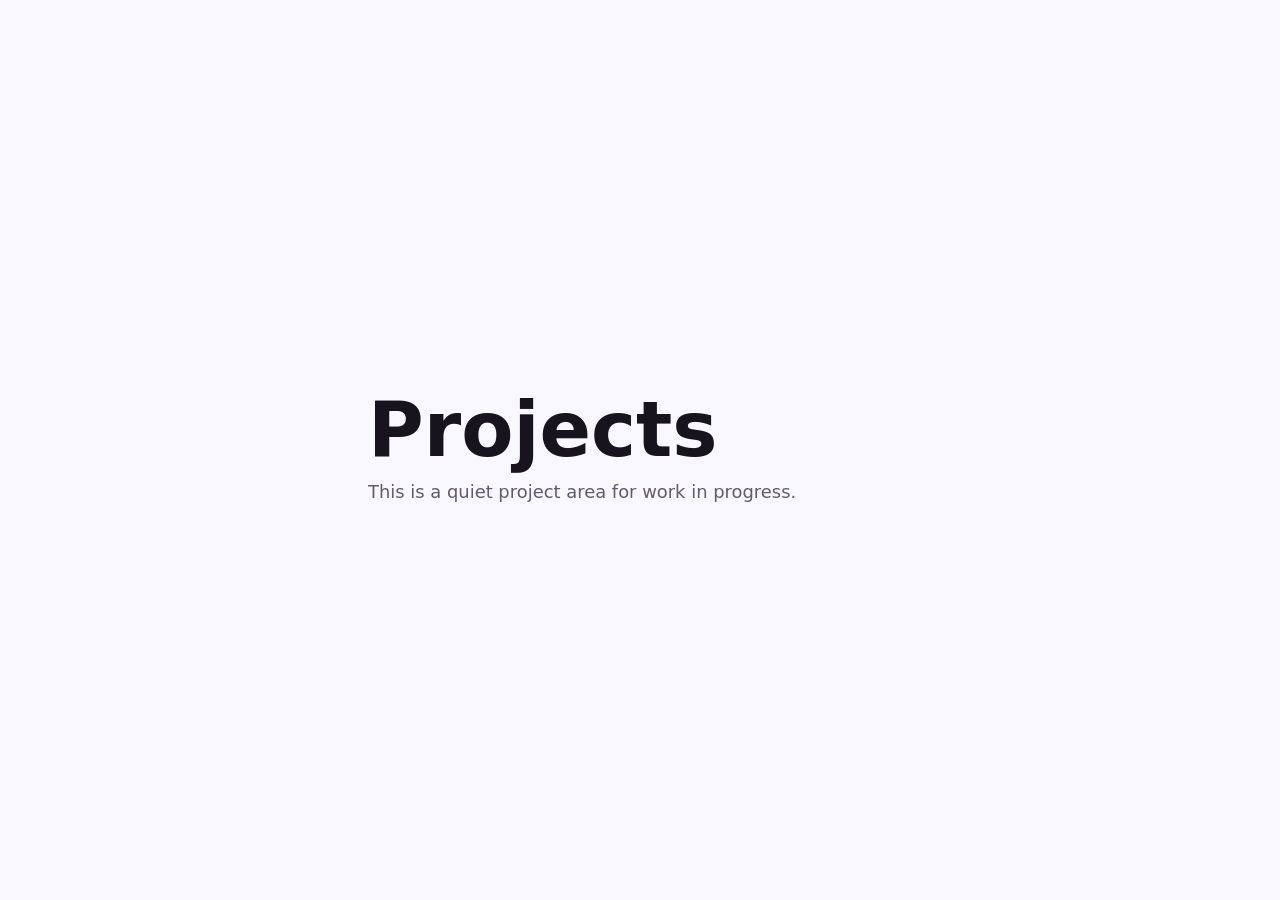
==== projects/index.html @ 093e8a52 "Publish personal homepage" ====
<!doctype html>
<html lang="en">
  <head>
    <meta charset="utf-8">
    <meta name="viewport" content="width=device-width, initial-scale=1">
    <title>Projects | Kristen Closson</title>
    <meta name="robots" content="noindex,nofollow">
    <style>
      body {
        min-height: 100vh;
        margin: 0;
        display: grid;
        place-items: center;
        background: #faf8ff;
        color: #17141d;
        font-family:
          Inter, ui-sans-serif, system-ui, -apple-system, BlinkMacSystemFont,
          "Segoe UI", sans-serif;
      }

      main {
        width: min(100% - 2rem, 34rem);
      }

      h1 {
        margin: 0 0 0.75rem;
        font-size: clamp(2.5rem, 8vw, 4.75rem);
        line-height: 0.95;
      }

      p {
        margin: 0;
        color: #625a6d;
        font-size: 1.12rem;
        line-height: 1.6;
      }
    </style>
  </head>
  <body>
    <main>
      <h1>Projects</h1>
      <p>This is a quiet project area for work in progress.</p>
    </main>
  </body>
</html>
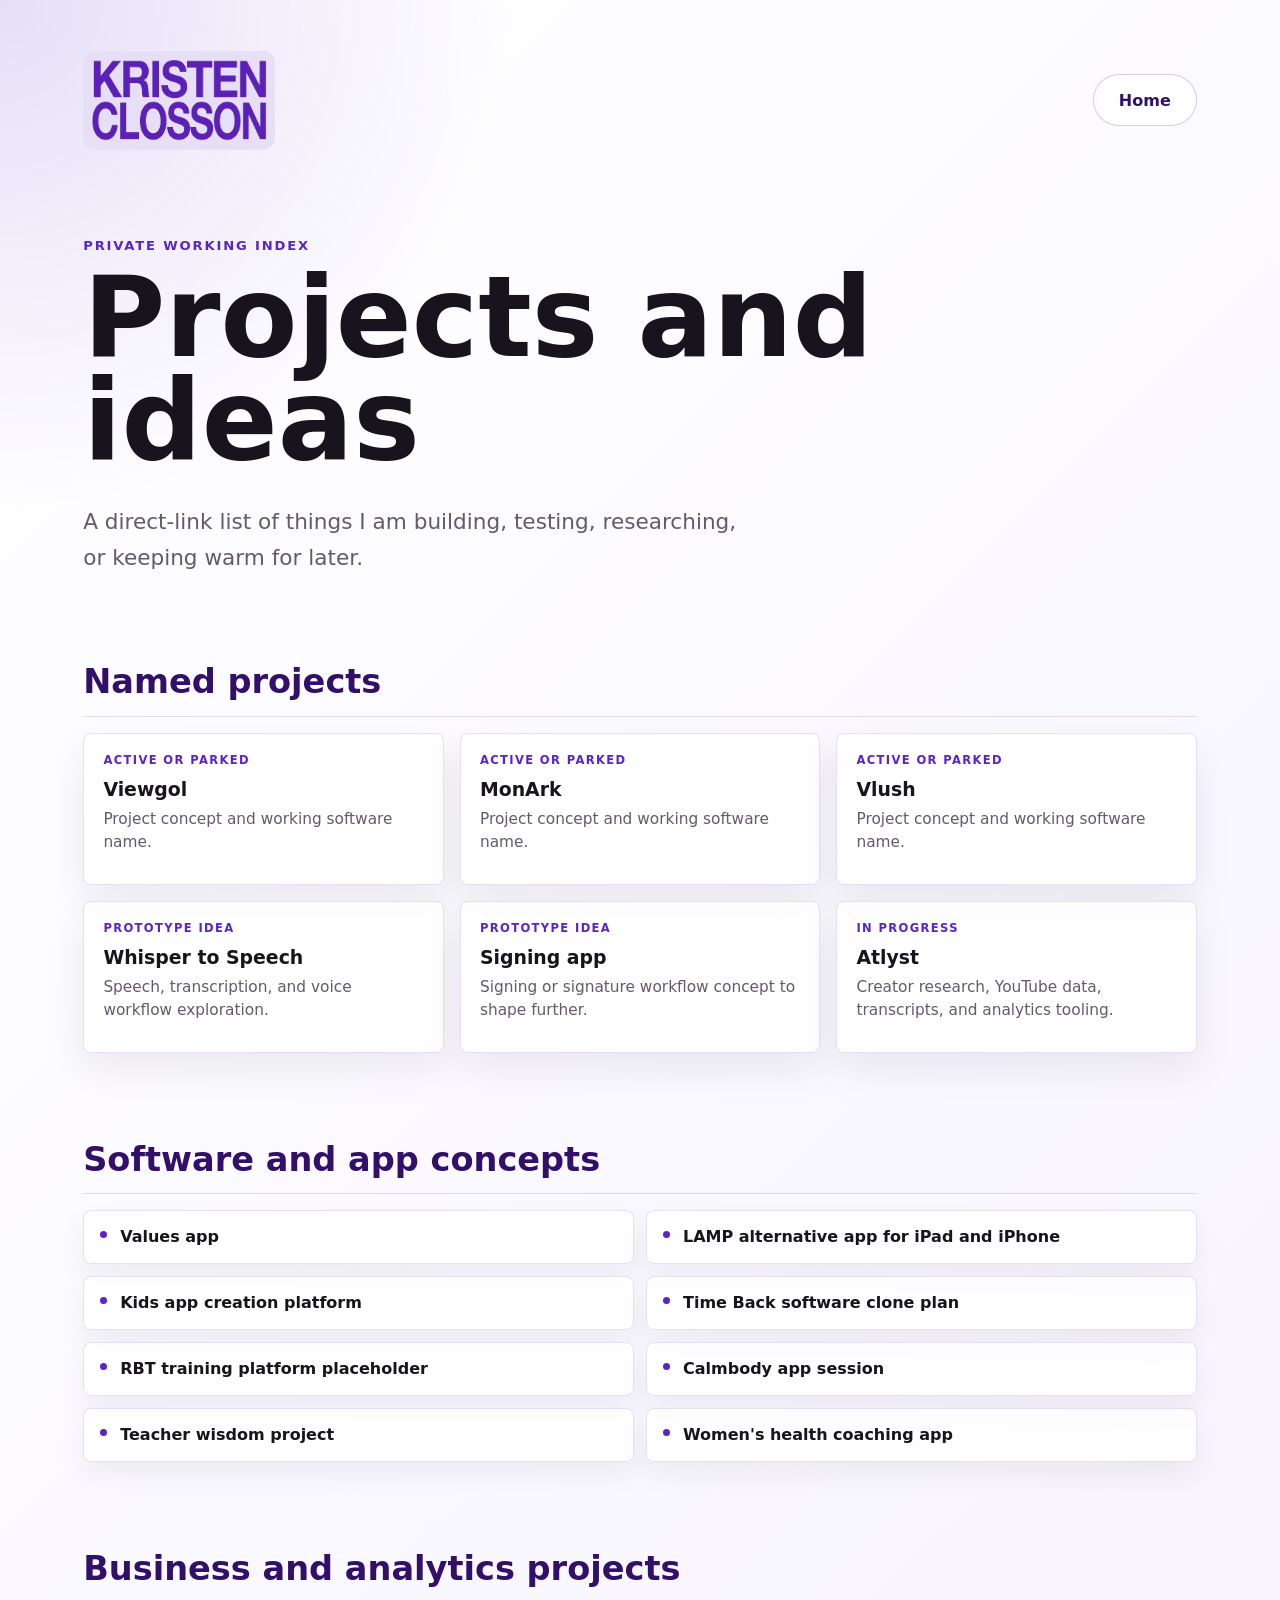
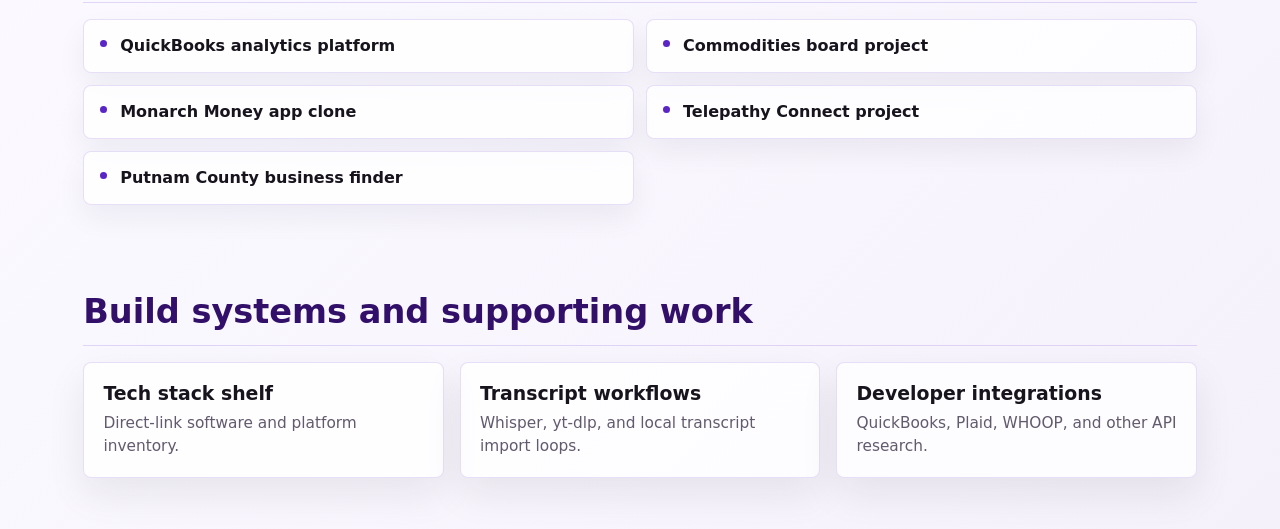
==== commit 6c983f00: "Make project pages direct link only" ====
--- a/projects/index.html
+++ b/projects/index.html
@@ -3,43 +3,139 @@
   <head>
     <meta charset="utf-8">
     <meta name="viewport" content="width=device-width, initial-scale=1">
-    <title>Projects | Kristen Closson</title>
+    <title>Work Index | Kristen Closson</title>
+    <meta
+      name="description"
+      content="A private working index of projects, apps, and ideas Kristen Closson is exploring."
+    >
     <meta name="robots" content="noindex,nofollow">
-    <style>
-      body {
-        min-height: 100vh;
-        margin: 0;
-        display: grid;
-        place-items: center;
-        background: #faf8ff;
-        color: #17141d;
-        font-family:
-          Inter, ui-sans-serif, system-ui, -apple-system, BlinkMacSystemFont,
-          "Segoe UI", sans-serif;
-      }
-
-      main {
-        width: min(100% - 2rem, 34rem);
-      }
-
-      h1 {
-        margin: 0 0 0.75rem;
-        font-size: clamp(2.5rem, 8vw, 4.75rem);
-        line-height: 0.95;
-      }
-
-      p {
-        margin: 0;
-        color: #625a6d;
-        font-size: 1.12rem;
-        line-height: 1.6;
-      }
-    </style>
+    <meta property="og:title" content="Kristen Closson Work Index">
+    <meta
+      property="og:description"
+      content="A quiet direct-link project index for Kristen Closson."
+    >
+    <meta property="og:type" content="website">
+    <meta property="og:image" content="../assets/kristen-closson-wordmark.png">
+    <link rel="stylesheet" href="../styles.css">
   </head>
   <body>
-    <main>
-      <h1>Projects</h1>
-      <p>This is a quiet project area for work in progress.</p>
+    <main class="site-shell site-shell-page">
+      <section class="stack-page" aria-labelledby="page-title">
+        <nav class="page-nav" aria-label="Site navigation">
+          <a class="nav-mark" href="../">
+            <img
+              src="../assets/kristen-closson-wordmark.png"
+              alt="Kristen Closson"
+              width="1038"
+              height="532"
+            >
+          </a>
+          <a class="button button-secondary nav-button" href="../">Home</a>
+        </nav>
+
+        <header class="stack-header">
+          <p class="eyebrow">Private working index</p>
+          <h1 id="page-title">Projects and ideas</h1>
+          <p class="intro stack-intro">
+            A direct-link list of things I am building, testing, researching,
+            or keeping warm for later.
+          </p>
+        </header>
+
+        <section class="stack-section" aria-labelledby="named-projects">
+          <div class="section-heading">
+            <h2 id="named-projects">Named projects</h2>
+          </div>
+          <div class="work-grid">
+            <article class="work-card">
+              <p class="work-status">Active or parked</p>
+              <h3>Viewgol</h3>
+              <p>Project concept and working software name.</p>
+            </article>
+
+            <article class="work-card">
+              <p class="work-status">Active or parked</p>
+              <h3>MonArk</h3>
+              <p>Project concept and working software name.</p>
+            </article>
+
+            <article class="work-card">
+              <p class="work-status">Active or parked</p>
+              <h3>Vlush</h3>
+              <p>Project concept and working software name.</p>
+            </article>
+
+            <article class="work-card">
+              <p class="work-status">Prototype idea</p>
+              <h3>Whisper to Speech</h3>
+              <p>Speech, transcription, and voice workflow exploration.</p>
+            </article>
+
+            <article class="work-card">
+              <p class="work-status">Prototype idea</p>
+              <h3>Signing app</h3>
+              <p>Signing or signature workflow concept to shape further.</p>
+            </article>
+
+            <article class="work-card">
+              <p class="work-status">In progress</p>
+              <h3>Atlyst</h3>
+              <p>Creator research, YouTube data, transcripts, and analytics tooling.</p>
+            </article>
+          </div>
+        </section>
+
+        <section class="stack-section" aria-labelledby="software-concepts">
+          <div class="section-heading">
+            <h2 id="software-concepts">Software and app concepts</h2>
+          </div>
+          <div class="work-list">
+            <p>Values app</p>
+            <p>LAMP alternative app for iPad and iPhone</p>
+            <p>Kids app creation platform</p>
+            <p>Time Back software clone plan</p>
+            <p>RBT training platform placeholder</p>
+            <p>Calmbody app session</p>
+            <p>Teacher wisdom project</p>
+            <p>Women's health coaching app</p>
+          </div>
+        </section>
+
+        <section class="stack-section" aria-labelledby="business-projects">
+          <div class="section-heading">
+            <h2 id="business-projects">Business and analytics projects</h2>
+          </div>
+          <div class="work-list">
+            <p>QuickBooks analytics platform</p>
+            <p>Commodities board project</p>
+            <p>Monarch Money app clone</p>
+            <p>Telepathy Connect project</p>
+            <p>Putnam County business finder</p>
+          </div>
+        </section>
+
+        <section class="stack-section" aria-labelledby="build-systems">
+          <div class="section-heading">
+            <h2 id="build-systems">Build systems and supporting work</h2>
+          </div>
+          <div class="work-grid">
+            <article class="work-card compact-work-card">
+              <h3>Tech stack shelf</h3>
+              <p>Direct-link software and platform inventory.</p>
+            </article>
+
+            <article class="work-card compact-work-card">
+              <h3>Transcript workflows</h3>
+              <p>Whisper, yt-dlp, and local transcript import loops.</p>
+            </article>
+
+            <article class="work-card compact-work-card">
+              <h3>Developer integrations</h3>
+              <p>QuickBooks, Plaid, WHOOP, and other API research.</p>
+            </article>
+          </div>
+        </section>
+      </section>
     </main>
   </body>
 </html>
--- a/styles.css
+++ b/styles.css
@@ -0,0 +1,444 @@
+:root {
+  color-scheme: light;
+  --ink: #17141d;
+  --muted: #625a6d;
+  --paper: #faf8ff;
+  --surface: #eee7fb;
+  --accent: #5a24c7;
+  --accent-deep: #321069;
+  --ring: rgba(90, 36, 199, 0.28);
+}
+
+* {
+  box-sizing: border-box;
+}
+
+html {
+  min-height: 100%;
+  background: var(--paper);
+}
+
+body {
+  min-height: 100vh;
+  margin: 0;
+  color: var(--ink);
+  font-family:
+    Inter, ui-sans-serif, system-ui, -apple-system, BlinkMacSystemFont, "Segoe UI",
+    sans-serif;
+  letter-spacing: 0;
+}
+
+a {
+  color: inherit;
+}
+
+.site-shell {
+  min-height: 100vh;
+  overflow: hidden;
+  background:
+    radial-gradient(circle at top left, rgba(90, 36, 199, 0.15), transparent 32rem),
+    linear-gradient(135deg, #ffffff 0%, var(--paper) 58%, #f5f1fb 100%);
+}
+
+.site-shell-page {
+  overflow: visible;
+}
+
+.hero {
+  display: grid;
+  min-height: 100vh;
+  padding: clamp(1.25rem, 4vw, 4rem);
+  place-items: center;
+}
+
+.hero-inner {
+  width: min(100%, 58rem);
+  text-align: center;
+}
+
+.visually-hidden {
+  position: absolute;
+  width: 1px;
+  height: 1px;
+  padding: 0;
+  margin: -1px;
+  overflow: hidden;
+  white-space: nowrap;
+  border: 0;
+  clip: rect(0, 0, 0, 0);
+}
+
+.wordmark {
+  display: block;
+  width: min(100%, 38rem);
+  height: auto;
+  margin: 0 auto clamp(2rem, 5vw, 4rem);
+  border-radius: 1rem;
+  box-shadow: 0 1.5rem 4rem rgba(23, 20, 29, 0.12);
+}
+
+.eyebrow {
+  margin: 0 0 0.85rem;
+  color: var(--accent);
+  font-size: 0.82rem;
+  font-weight: 800;
+  letter-spacing: 0.14em;
+  text-transform: uppercase;
+}
+
+h1 {
+  margin: 0;
+  color: var(--ink);
+  font-size: clamp(3rem, 8vw, 6.5rem);
+  font-weight: 850;
+  letter-spacing: 0;
+  line-height: 0.92;
+}
+
+.intro {
+  width: min(100%, 42rem);
+  margin: clamp(1.25rem, 3vw, 2rem) auto 0;
+  color: var(--muted);
+  font-size: clamp(1.12rem, 2vw, 1.35rem);
+  line-height: 1.65;
+}
+
+.actions {
+  display: flex;
+  flex-wrap: wrap;
+  justify-content: center;
+  gap: 0.9rem;
+  margin-top: clamp(2rem, 4vw, 2.75rem);
+}
+
+.button {
+  display: inline-flex;
+  min-width: 10.5rem;
+  min-height: 3.25rem;
+  align-items: center;
+  justify-content: center;
+  border: 1px solid transparent;
+  border-radius: 999px;
+  padding: 0.9rem 1.35rem;
+  font-size: 1rem;
+  font-weight: 800;
+  line-height: 1.2;
+  text-decoration: none;
+  overflow-wrap: anywhere;
+  transition:
+    transform 160ms ease,
+    border-color 160ms ease,
+    box-shadow 160ms ease,
+    background 160ms ease;
+}
+
+.button:hover {
+  transform: translateY(-2px);
+}
+
+.button:focus-visible {
+  outline: 0;
+  box-shadow: 0 0 0 0.35rem var(--ring);
+}
+
+.button-primary {
+  background: var(--accent);
+  color: #ffffff;
+  box-shadow: 0 1rem 2.5rem rgba(90, 36, 199, 0.23);
+}
+
+.button-primary:hover {
+  background: var(--accent-deep);
+}
+
+.button-secondary {
+  border-color: rgba(90, 36, 199, 0.24);
+  background: rgba(255, 255, 255, 0.72);
+  color: var(--accent-deep);
+}
+
+.button-secondary:hover {
+  border-color: rgba(90, 36, 199, 0.5);
+  background: #ffffff;
+}
+
+.stack-page {
+  width: min(100%, 76rem);
+  margin: 0 auto;
+  padding: clamp(1.25rem, 4vw, 4rem);
+}
+
+.page-nav {
+  display: flex;
+  align-items: center;
+  justify-content: space-between;
+  gap: 1rem;
+  margin-bottom: clamp(3rem, 8vw, 5.5rem);
+}
+
+.nav-mark {
+  display: inline-flex;
+  width: min(48vw, 12rem);
+  align-items: center;
+  border-radius: 0.75rem;
+}
+
+.nav-mark:focus-visible {
+  outline: 0;
+  box-shadow: 0 0 0 0.35rem var(--ring);
+}
+
+.nav-mark img {
+  display: block;
+  width: 100%;
+  height: auto;
+  border-radius: 0.75rem;
+}
+
+.nav-button {
+  min-width: 6.5rem;
+}
+
+.stack-header {
+  max-width: 56rem;
+}
+
+.stack-header h1 {
+  font-size: clamp(3.4rem, 10vw, 7rem);
+}
+
+.stack-intro {
+  margin-left: 0;
+}
+
+.stack-section {
+  margin-top: clamp(3.5rem, 7vw, 5.5rem);
+}
+
+.section-heading {
+  display: flex;
+  align-items: end;
+  justify-content: space-between;
+  gap: 1rem;
+  margin-bottom: 1rem;
+  border-bottom: 1px solid rgba(90, 36, 199, 0.16);
+  padding-bottom: 0.85rem;
+}
+
+.section-heading h2 {
+  margin: 0;
+  color: var(--accent-deep);
+  font-size: clamp(1.45rem, 3vw, 2.1rem);
+  line-height: 1.15;
+}
+
+.tool-grid {
+  display: grid;
+  grid-template-columns: repeat(3, minmax(0, 1fr));
+  gap: 1rem;
+}
+
+.tool-card {
+  display: grid;
+  grid-template-columns: auto 1fr;
+  gap: 1rem;
+  min-height: 8.25rem;
+  align-items: start;
+  border: 1px solid rgba(90, 36, 199, 0.14);
+  border-radius: 0.5rem;
+  background: rgba(255, 255, 255, 0.78);
+  padding: 1.15rem;
+  box-shadow: 0 1rem 2.4rem rgba(23, 20, 29, 0.08);
+}
+
+.tool-logo {
+  display: grid;
+  width: 3.15rem;
+  height: 3.15rem;
+  place-items: center;
+  border: 1px solid rgba(90, 36, 199, 0.12);
+  border-radius: 0.5rem;
+  background: #ffffff;
+}
+
+.tool-logo img {
+  display: block;
+  width: 1.8rem;
+  max-height: 1.8rem;
+}
+
+.tool-logo span {
+  color: var(--accent-deep);
+  font-size: 0.92rem;
+  font-weight: 900;
+  letter-spacing: 0;
+}
+
+.text-logo {
+  background: linear-gradient(135deg, #ffffff 0%, #eee7fb 100%);
+}
+
+.warm-logo {
+  background: linear-gradient(135deg, #fff8eb 0%, #ffe4b8 100%);
+}
+
+.warm-logo span {
+  color: #8a4d00;
+}
+
+.green-logo {
+  background: linear-gradient(135deg, #effdf7 0%, #c9f7e2 100%);
+}
+
+.green-logo span {
+  color: #007a4d;
+}
+
+.terminal-logo {
+  background: #17141d;
+}
+
+.terminal-logo span {
+  color: #7ee787;
+}
+
+.tool-card h3 {
+  margin: 0 0 0.35rem;
+  color: var(--ink);
+  font-size: 1.05rem;
+  line-height: 1.2;
+}
+
+.tool-card p {
+  margin: 0;
+  color: var(--muted);
+  font-size: 0.95rem;
+  line-height: 1.5;
+}
+
+.work-grid {
+  display: grid;
+  grid-template-columns: repeat(3, minmax(0, 1fr));
+  gap: 1rem;
+}
+
+.work-card {
+  min-height: 9.5rem;
+  border: 1px solid rgba(90, 36, 199, 0.14);
+  border-radius: 0.5rem;
+  background: rgba(255, 255, 255, 0.78);
+  padding: 1.2rem;
+  box-shadow: 0 1rem 2.4rem rgba(23, 20, 29, 0.08);
+}
+
+.compact-work-card {
+  min-height: 7.25rem;
+}
+
+.work-status {
+  margin: 0 0 0.7rem;
+  color: var(--accent);
+  font-size: 0.72rem;
+  font-weight: 850;
+  letter-spacing: 0.12em;
+  text-transform: uppercase;
+}
+
+.work-card h3 {
+  margin: 0 0 0.45rem;
+  color: var(--ink);
+  font-size: 1.18rem;
+  line-height: 1.18;
+}
+
+.work-card p:not(.work-status) {
+  margin: 0;
+  color: var(--muted);
+  font-size: 0.96rem;
+  line-height: 1.5;
+}
+
+.work-list {
+  display: grid;
+  grid-template-columns: repeat(2, minmax(0, 1fr));
+  gap: 0.75rem;
+}
+
+.work-list p {
+  position: relative;
+  min-height: 3.35rem;
+  margin: 0;
+  border: 1px solid rgba(90, 36, 199, 0.14);
+  border-radius: 0.5rem;
+  background: rgba(255, 255, 255, 0.78);
+  padding: 0.95rem 1rem 0.95rem 2.25rem;
+  color: var(--ink);
+  font-size: 1rem;
+  font-weight: 700;
+  line-height: 1.35;
+  box-shadow: 0 0.8rem 1.8rem rgba(23, 20, 29, 0.06);
+}
+
+.work-list p::before {
+  position: absolute;
+  top: 1.25rem;
+  left: 1rem;
+  width: 0.45rem;
+  height: 0.45rem;
+  border-radius: 50%;
+  background: var(--accent);
+  content: "";
+}
+
+@media (max-width: 920px) {
+  .tool-grid,
+  .work-grid {
+    grid-template-columns: repeat(2, minmax(0, 1fr));
+  }
+}
+
+@media (max-width: 640px) {
+  .hero {
+    align-items: start;
+    padding-top: 2rem;
+  }
+
+  .wordmark {
+    border-radius: 0.75rem;
+  }
+
+  .actions {
+    display: grid;
+  }
+
+  .button {
+    width: 100%;
+  }
+
+  .stack-page {
+    padding-top: 1rem;
+  }
+
+  .page-nav {
+    align-items: start;
+    margin-bottom: 3rem;
+  }
+
+  .nav-button {
+    width: auto;
+    min-width: 5.5rem;
+    min-height: 2.75rem;
+    padding: 0.75rem 1rem;
+  }
+
+  .tool-grid,
+  .work-grid,
+  .work-list {
+    grid-template-columns: 1fr;
+  }
+
+  .tool-card,
+  .work-card {
+    min-height: auto;
+  }
+}
